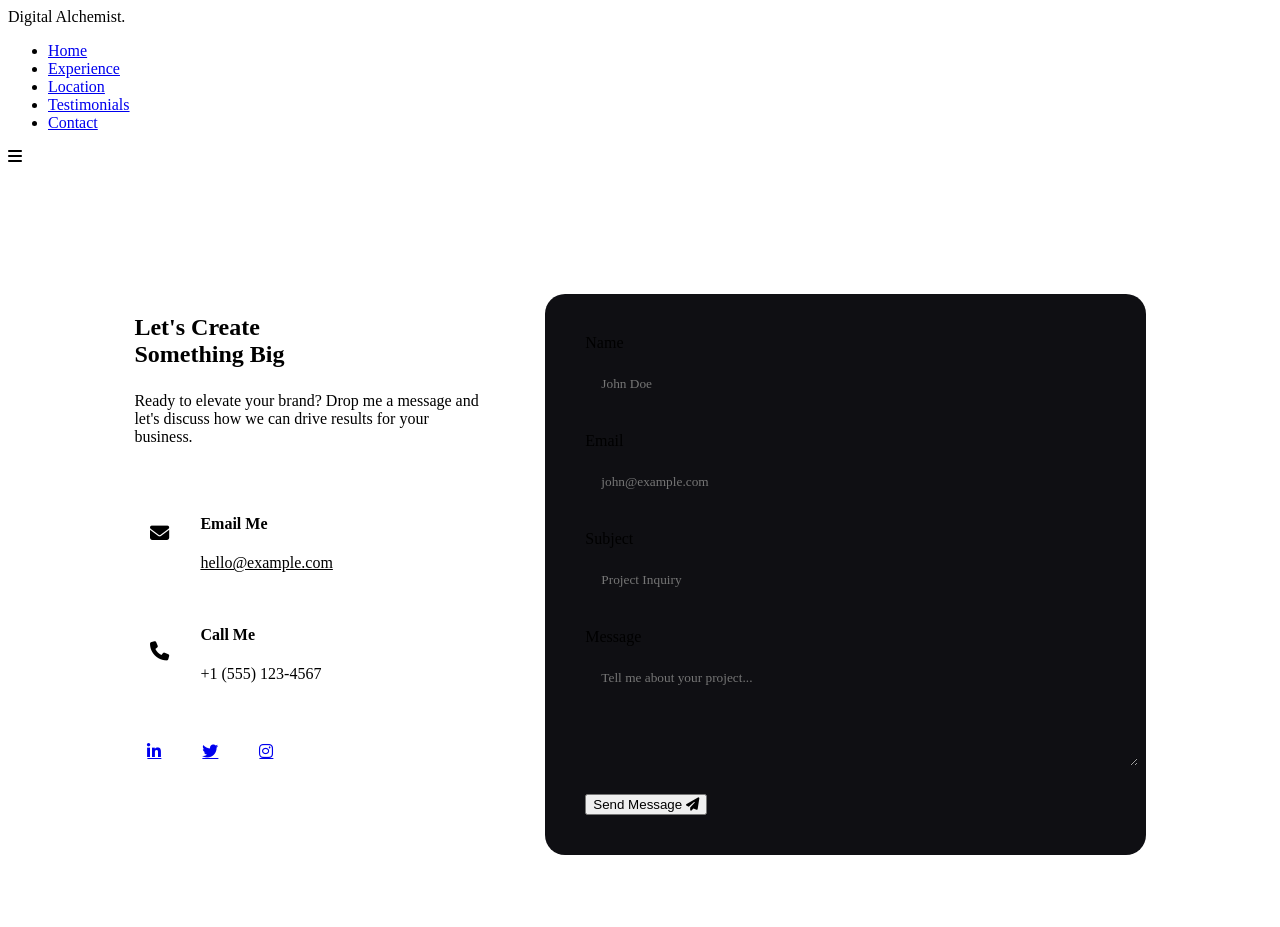
==== contact.html @ 760d4061 "Update branding, remove personal info, placeholder testimonials" ====
<!DOCTYPE html>
<html lang="en">

<head>
    <meta charset="UTF-8">
    <meta name="viewport" content="width=device-width, initial-scale=1.0">
    <title>Contact Me | Digital Alchemist</title>
    <link href="https://fonts.googleapis.com/css2?family=Outfit:wght@300;400;600;700&display=swap" rel="stylesheet">
    <link rel="stylesheet" href="style.css">
    <link rel="stylesheet" href="https://cdnjs.cloudflare.com/ajax/libs/font-awesome/6.4.0/css/all.min.css">
    <style>
        .contact-container {
            padding: 8rem 10% 4rem;
            display: flex;
            gap: 4rem;
            flex-wrap: wrap;
        }

        .contact-info {
            flex: 1;
            min-width: 300px;
        }

        .contact-form {
            flex: 1.5;
            min-width: 300px;
            background: #0f0f13;
            padding: 2.5rem;
            border-radius: 20px;
            border: 1px solid var(--glass-border);
        }

        .form-group {
            margin-bottom: 1.5rem;
        }

        .form-group label {
            display: block;
            margin-bottom: 0.5rem;
            color: var(--text-muted);
        }

        .form-control {
            width: 100%;
            padding: 1rem;
            background: var(--bg-color);
            border: 1px solid var(--glass-border);
            border-radius: 10px;
            color: var(--text-color);
            font-family: var(--font-main);
        }

        .form-control:focus {
            outline: none;
            border-color: var(--primary);
        }

        .contact-method {
            margin-bottom: 2rem;
            display: flex;
            align-items: center;
            gap: 1rem;
        }

        .contact-method i {
            width: 50px;
            height: 50px;
            background: var(--glass-bg);
            border-radius: 50%;
            display: flex;
            align-items: center;
            justify-content: center;
            color: var(--primary);
            font-size: 1.2rem;
        }

        .social-links {
            display: flex;
            gap: 1rem;
            margin-top: 2rem;
        }

        .social-btn {
            width: 40px;
            height: 40px;
            border: 1px solid var(--glass-border);
            border-radius: 50%;
            display: flex;
            align-items: center;
            justify-content: center;
            transition: var(--transition);
        }

        .social-btn:hover {
            border-color: var(--primary);
            color: var(--primary);
            transform: translateY(-3px);
        }
    </style>
</head>

<body>
    <nav class="navbar">
        <div class="logo">Digital Alchemist<span class="accent">.</span></div>
        <ul class="nav-links">
            <li><a href="index.html">Home</a></li>
            <li><a href="experience.html">Experience</a></li>
            <li><a href="location.html">Location</a></li>
            <li><a href="testimonials.html">Testimonials</a></li>
            <li><a href="contact.html" class="active">Contact</a></li>
        </ul>
        <div class="hamburger"><i class="fas fa-bars"></i></div>
    </nav>

    <main>
        <section class="contact-container">
            <div class="contact-info">
                <h1>Let's Create <br><span class="gradient-text">Something Big</span></h1>
                <p style="color: var(--text-muted); margin: 1.5rem 0 3rem;">Ready to elevate your brand? Drop me a
                    message and let's discuss how we can drive results for your business.</p>

                <div class="contact-method">
                    <i class="fas fa-envelope"></i>
                    <div>
                        <h4>Email Me</h4>
                        <a href="mailto:hello@example.com" style="color: var(--text-muted);">hello@example.com</a>
                    </div>
                </div>
                <div class="contact-method">
                    <i class="fas fa-phone"></i>
                    <div>
                        <h4>Call Me</h4>
                        <p style="color: var(--text-muted);">+1 (555) 123-4567</p>
                    </div>
                </div>

                <div class="social-links">
                    <a href="#" class="social-btn"><i class="fab fa-linkedin-in"></i></a>
                    <a href="#" class="social-btn"><i class="fab fa-twitter"></i></a>
                    <a href="#" class="social-btn"><i class="fab fa-instagram"></i></a>
                </div>
            </div>

            <form class="contact-form">
                <div class="form-group">
                    <label>Name</label>
                    <input type="text" class="form-control" placeholder="John Doe">
                </div>
                <div class="form-group">
                    <label>Email</label>
                    <input type="email" class="form-control" placeholder="john@example.com">
                </div>
                <div class="form-group">
                    <label>Subject</label>
                    <input type="text" class="form-control" placeholder="Project Inquiry">
                </div>
                <div class="form-group">
                    <label>Message</label>
                    <textarea class="form-control" rows="5" placeholder="Tell me about your project..."></textarea>
                </div>
                <button type="submit" class="btn primary">Send Message <i class="fas fa-paper-plane"></i></button>
            </form>
        </section>
    </main>
    <script src="script.js"></script>
</body>

</html>
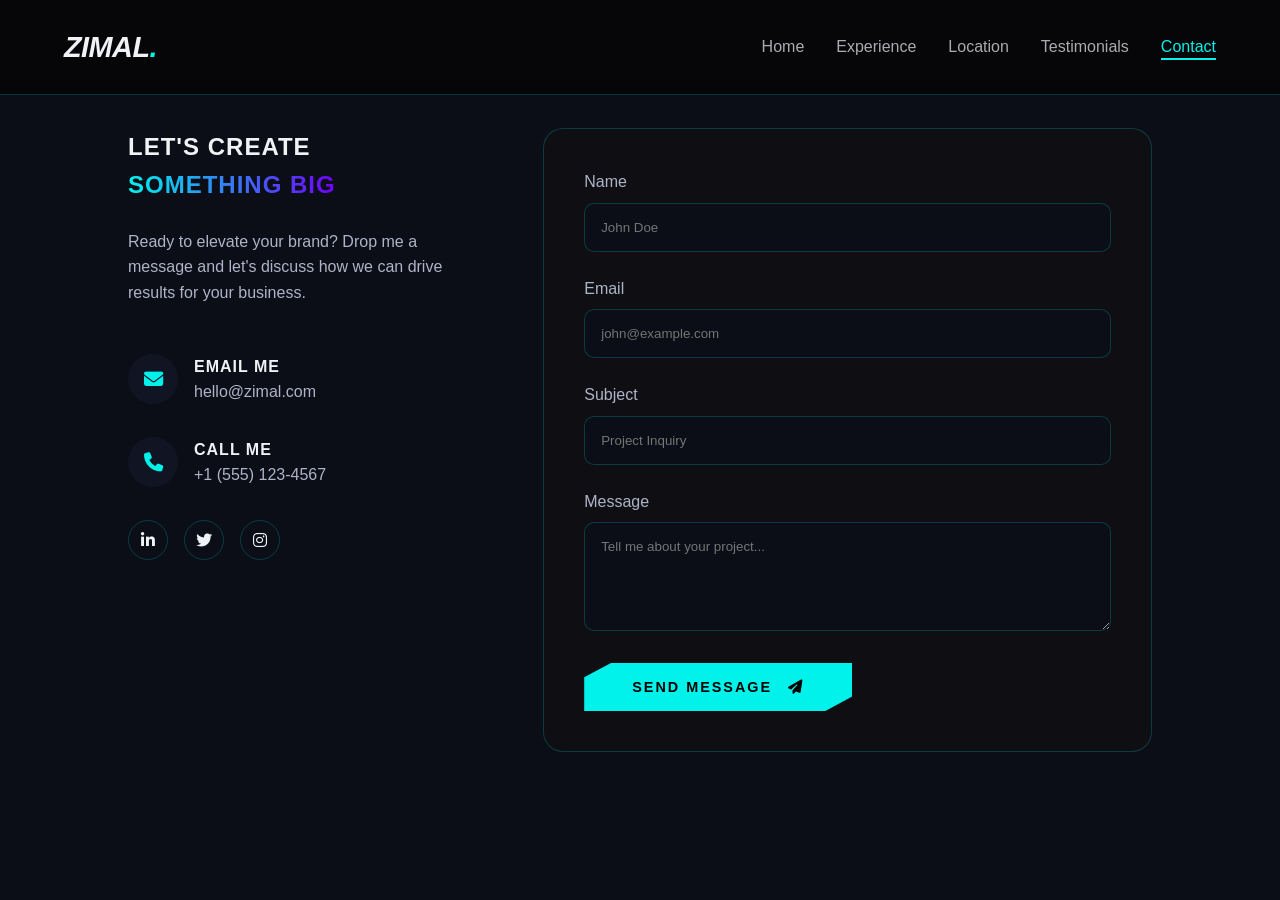
==== commit 9c390cca: "Initial commit: portfolio website source # Conflicts: #	README.md" ====
--- a/contact.html
+++ b/contact.html
@@ -101,7 +101,7 @@
 
 <body>
     <nav class="navbar">
-        <div class="logo">Digital Alchemist<span class="accent">.</span></div>
+        <div class="logo">ZIMAL<span class="accent">.</span></div>
         <ul class="nav-links">
             <li><a href="index.html">Home</a></li>
             <li><a href="experience.html">Experience</a></li>
@@ -123,7 +123,7 @@
                     <i class="fas fa-envelope"></i>
                     <div>
                         <h4>Email Me</h4>
-                        <a href="mailto:hello@example.com" style="color: var(--text-muted);">hello@example.com</a>
+                        <a href="mailto:hello@example.com" style="color: var(--text-muted);">hello@zimal.com</a>
                     </div>
                 </div>
                 <div class="contact-method">
--- a/style.css
+++ b/style.css
@@ -0,0 +1,499 @@
+:root {
+    --bg-color: #0b0d17;
+    /* Deepest Indigo/Black */
+    --text-color: #f0f2f5;
+    --text-muted: #aeb4c7;
+    --primary: #00f2ea;
+    /* Electric Cyan */
+    --secondary: #ff0050;
+    /* Vibrant Radish/Pink */
+    --accent: #7000ff;
+    /* Electric Purple */
+    --glass-bg: rgba(20, 25, 40, 0.7);
+    --glass-border: rgba(0, 242, 234, 0.2);
+    --font-main: 'Outfit', sans-serif;
+    --font-head: 'Playfair Display', serif;
+    --max-width: 1200px;
+    --transition: cubic-bezier(0.25, 0.46, 0.45, 0.94) 0.3s;
+}
+
+h1,
+h2,
+h3,
+h4,
+.logo {
+    font-family: var(--font-main);
+    /* Reverting to Outfit for modern punch */
+    text-transform: uppercase;
+    letter-spacing: 1px;
+}
+
+* {
+    margin: 0;
+    padding: 0;
+    box-sizing: border-box;
+}
+
+body {
+    background-color: var(--bg-color);
+    color: var(--text-color);
+    font-family: var(--font-main);
+    overflow-x: hidden;
+    line-height: 1.6;
+}
+
+a {
+    text-decoration: none;
+    color: inherit;
+}
+
+ul {
+    list-style: none;
+}
+
+/* Navbar */
+.navbar {
+    display: flex;
+    justify-content: space-between;
+    align-items: center;
+    padding: 1.5rem 5%;
+    background: rgba(5, 5, 7, 0.8);
+    backdrop-filter: blur(10px);
+    position: fixed;
+    width: 100%;
+    top: 0;
+    z-index: 1000;
+    border-bottom: 1px solid var(--glass-border);
+}
+
+.logo {
+    font-size: 1.8rem;
+    font-weight: 700;
+    letter-spacing: -0.5px;
+    font-style: italic;
+}
+
+.logo .accent {
+    color: var(--primary);
+}
+
+.nav-links {
+    display: flex;
+    gap: 2rem;
+}
+
+.nav-links a {
+    font-weight: 400;
+    opacity: 0.7;
+    transition: var(--transition);
+    position: relative;
+}
+
+.nav-links a:hover,
+.nav-links a.active {
+    opacity: 1;
+    color: var(--primary);
+}
+
+.nav-links a::after {
+    content: '';
+    position: absolute;
+    width: 0;
+    height: 2px;
+    bottom: -5px;
+    left: 0;
+    background: var(--primary);
+    transition: var(--transition);
+}
+
+.nav-links a:hover::after,
+.nav-links a.active::after {
+    width: 100%;
+}
+
+.hamburger {
+    display: none;
+    font-size: 1.5rem;
+    cursor: pointer;
+}
+
+/* Typography & Utilities */
+.gradient-text {
+    background: linear-gradient(to right, var(--primary), var(--accent), var(--secondary));
+    background-size: 200% auto;
+    animation: gradientMove 3s linear infinite;
+    background-clip: text;
+    -webkit-background-clip: text;
+    -webkit-text-fill-color: transparent;
+}
+
+.btn {
+    padding: 1rem 3rem;
+    border-radius: 0;
+    clip-path: polygon(10% 0, 100% 0, 100% 70%, 90% 100%, 0 100%, 0 30%);
+    font-weight: 800;
+    cursor: pointer;
+    transition: var(--transition);
+    display: inline-flex;
+    align-items: center;
+    gap: 1rem;
+    letter-spacing: 2px;
+    font-family: var(--font-main);
+    text-transform: uppercase;
+    font-size: 0.9rem;
+    border: none;
+    position: relative;
+    overflow: hidden;
+}
+
+.btn.primary {
+    background: var(--primary);
+    color: #000;
+}
+
+.btn.primary::before {
+    content: '';
+    position: absolute;
+    top: 0;
+    left: -100%;
+    width: 100%;
+    height: 100%;
+    background: linear-gradient(90deg, transparent, rgba(255, 255, 255, 0.8), transparent);
+    transition: 0.5s;
+}
+
+.btn.primary:hover::before {
+    left: 100%;
+}
+
+.btn.primary:hover {
+    transform: scale(1.05);
+    box-shadow: 0 0 30px rgba(0, 242, 234, 0.5);
+}
+
+@keyframes gradientMove {
+    0% {
+        background-position: 0% 50%;
+    }
+
+    100% {
+        background-position: 200% 50%;
+    }
+}
+
+.btn.secondary {
+    background: transparent;
+    border: 1px solid var(--glass-border);
+    color: var(--text-color);
+}
+
+.btn.secondary:hover {
+    border-color: var(--primary);
+    color: var(--primary);
+}
+
+/* Hero Section */
+.hero {
+    height: 100vh;
+    display: flex;
+    align-items: center;
+    padding: 0 10%;
+    position: relative;
+    overflow: hidden;
+}
+
+.hero-content {
+    flex: 1;
+    z-index: 2;
+}
+
+.badge {
+    background: var(--glass-bg);
+    padding: 0.5rem 1rem;
+    border-radius: 20px;
+    font-size: 0.8rem;
+    color: var(--primary);
+    border: 1px solid var(--glass-border);
+    margin-bottom: 1.5rem;
+    display: inline-block;
+}
+
+.hero-content h1 {
+    font-size: 4rem;
+    line-height: 1.1;
+    margin-bottom: 1.5rem;
+}
+
+.hero-content p {
+    font-size: 1.1rem;
+    color: var(--text-muted);
+    margin-bottom: 2.5rem;
+    max-width: 500px;
+}
+
+.cta-group {
+    display: flex;
+    gap: 1rem;
+}
+
+/* Hero Visual & Animations */
+.hero-visual {
+    flex: 1;
+    position: relative;
+    height: 100%;
+    display: flex;
+    justify-content: center;
+    align-items: center;
+    padding-top: 2rem;
+}
+
+.image-wrapper {
+    position: relative;
+    width: 450px;
+    height: 550px;
+    display: flex;
+    justify-content: center;
+    align-items: center;
+}
+
+.hero-img {
+    width: 100%;
+    height: 100%;
+    object-fit: cover;
+    border-radius: 20px;
+    position: relative;
+    z-index: 2;
+    mask-image: linear-gradient(to bottom, black 80%, transparent 100%);
+    -webkit-mask-image: linear-gradient(to bottom, black 80%, transparent 100%);
+    box-shadow: 0 0 50px rgba(0, 242, 234, 0.2);
+    border: 1px solid var(--glass-border);
+}
+
+.glow-orb {
+    position: absolute;
+    width: 120%;
+    height: 120%;
+    background: radial-gradient(circle, var(--secondary) 0%, transparent 70%);
+    filter: blur(80px);
+    opacity: 0.4;
+    z-index: 1;
+    animation: pulse 5s infinite alternate;
+}
+
+.stat-card {
+    position: absolute;
+    background: rgba(20, 20, 25, 0.8);
+    backdrop-filter: blur(15px);
+    padding: 1.5rem;
+    border-radius: 20px;
+    border: 1px solid var(--glass-border);
+    display: flex;
+    align-items: center;
+    gap: 1rem;
+    z-index: 2;
+    box-shadow: 0 10px 30px rgba(0, 0, 0, 0.5);
+}
+
+.stat-card i {
+    font-size: 2rem;
+    color: var(--primary);
+}
+
+.stat-card h4 {
+    font-size: 1.5rem;
+    margin-bottom: 0.2rem;
+}
+
+.stat-card small {
+    color: var(--text-muted);
+}
+
+.drift-1 {
+    top: 30%;
+    right: 10%;
+    animation: float 6s ease-in-out infinite;
+}
+
+.drift-2 {
+    bottom: 30%;
+    left: 10%;
+    animation: float 7s ease-in-out infinite 1s;
+}
+
+/* Why Hire Me Section */
+.why-hire-me {
+    padding: 6rem 10%;
+    position: relative;
+    z-index: 3;
+    background: linear-gradient(180deg, var(--bg-color) 0%, #0a0a0f 100%);
+}
+
+.section-header {
+    text-align: center;
+    margin-bottom: 4rem;
+    max-width: 600px;
+    margin-left: auto;
+    margin-right: auto;
+}
+
+.section-header h2 {
+    font-size: 2.5rem;
+    margin: 1rem 0;
+}
+
+.benefits-grid {
+    display: grid;
+    grid-template-columns: repeat(auto-fit, minmax(280px, 1fr));
+    gap: 2rem;
+}
+
+.benefit-card {
+    background: rgba(255, 255, 255, 0.03);
+    border: 1px solid var(--glass-border);
+    padding: 2.5rem;
+    border-radius: 20px;
+    position: relative;
+    overflow: hidden;
+    transition: var(--transition);
+}
+
+.benefit-card::before {
+    content: '';
+    position: absolute;
+    top: 0;
+    left: 0;
+    width: 100%;
+    height: 100%;
+    background: linear-gradient(45deg, transparent, rgba(255, 255, 255, 0.03), transparent);
+    transform: translateX(-100%);
+    transition: 0.5s;
+}
+
+.benefit-card:hover::before {
+    transform: translateX(100%);
+}
+
+.benefit-card:hover {
+    transform: translateY(-10px);
+    border-color: var(--primary);
+    box-shadow: 0 10px 30px rgba(0, 243, 255, 0.1);
+}
+
+.icon-box {
+    width: 60px;
+    height: 60px;
+    background: rgba(0, 243, 255, 0.1);
+    border-radius: 15px;
+    display: flex;
+    align-items: center;
+    justify-content: center;
+    margin-bottom: 1.5rem;
+    transition: var(--transition);
+}
+
+.benefit-card:hover .icon-box {
+    background: var(--primary);
+    transform: rotate(10deg);
+}
+
+.icon-box i {
+    font-size: 1.5rem;
+    color: var(--primary);
+    transition: var(--transition);
+}
+
+.benefit-card:hover .icon-box i {
+    color: #000;
+}
+
+.benefit-card h3 {
+    margin-bottom: 1rem;
+    font-size: 1.4rem;
+}
+
+.benefit-card p {
+    color: var(--text-muted);
+    font-size: 0.95rem;
+    line-height: 1.7;
+}
+
+/* Animations */
+@keyframes float {
+    0% {
+        transform: translateY(0);
+    }
+
+    50% {
+        transform: translateY(-20px);
+    }
+
+    100% {
+        transform: translateY(0);
+    }
+}
+
+@keyframes pulse {
+    0% {
+        opacity: 0.2;
+        transform: scale(1);
+    }
+
+    100% {
+        opacity: 0.3;
+        transform: scale(1.1);
+    }
+}
+
+/* Mobile */
+@media (max-width: 768px) {
+    .hero {
+        flex-direction: column;
+        text-align: center;
+        padding-top: 100px;
+        height: auto;
+    }
+
+    .hero-content h1 {
+        font-size: 2.5rem;
+    }
+
+    .hero-content p {
+        margin: 0 auto 2rem;
+    }
+
+    .cta-group {
+        justify-content: center;
+    }
+
+    .hero-visual {
+        height: 300px;
+        width: 100%;
+        margin-top: 3rem;
+    }
+
+    .nav-links {
+        display: none;
+        /* Add JS toggle later */
+        position: absolute;
+        top: 100%;
+        left: 0;
+        width: 100%;
+        background: var(--bg-color);
+        flex-direction: column;
+        padding: 2rem;
+        text-align: center;
+        border-bottom: 1px solid var(--glass-border);
+    }
+
+    .nav-links.active {
+        display: flex;
+    }
+
+    .hamburger {
+        display: block;
+    }
+
+    .why-hire-me {
+        padding: 4rem 5%;
+    }
+}
